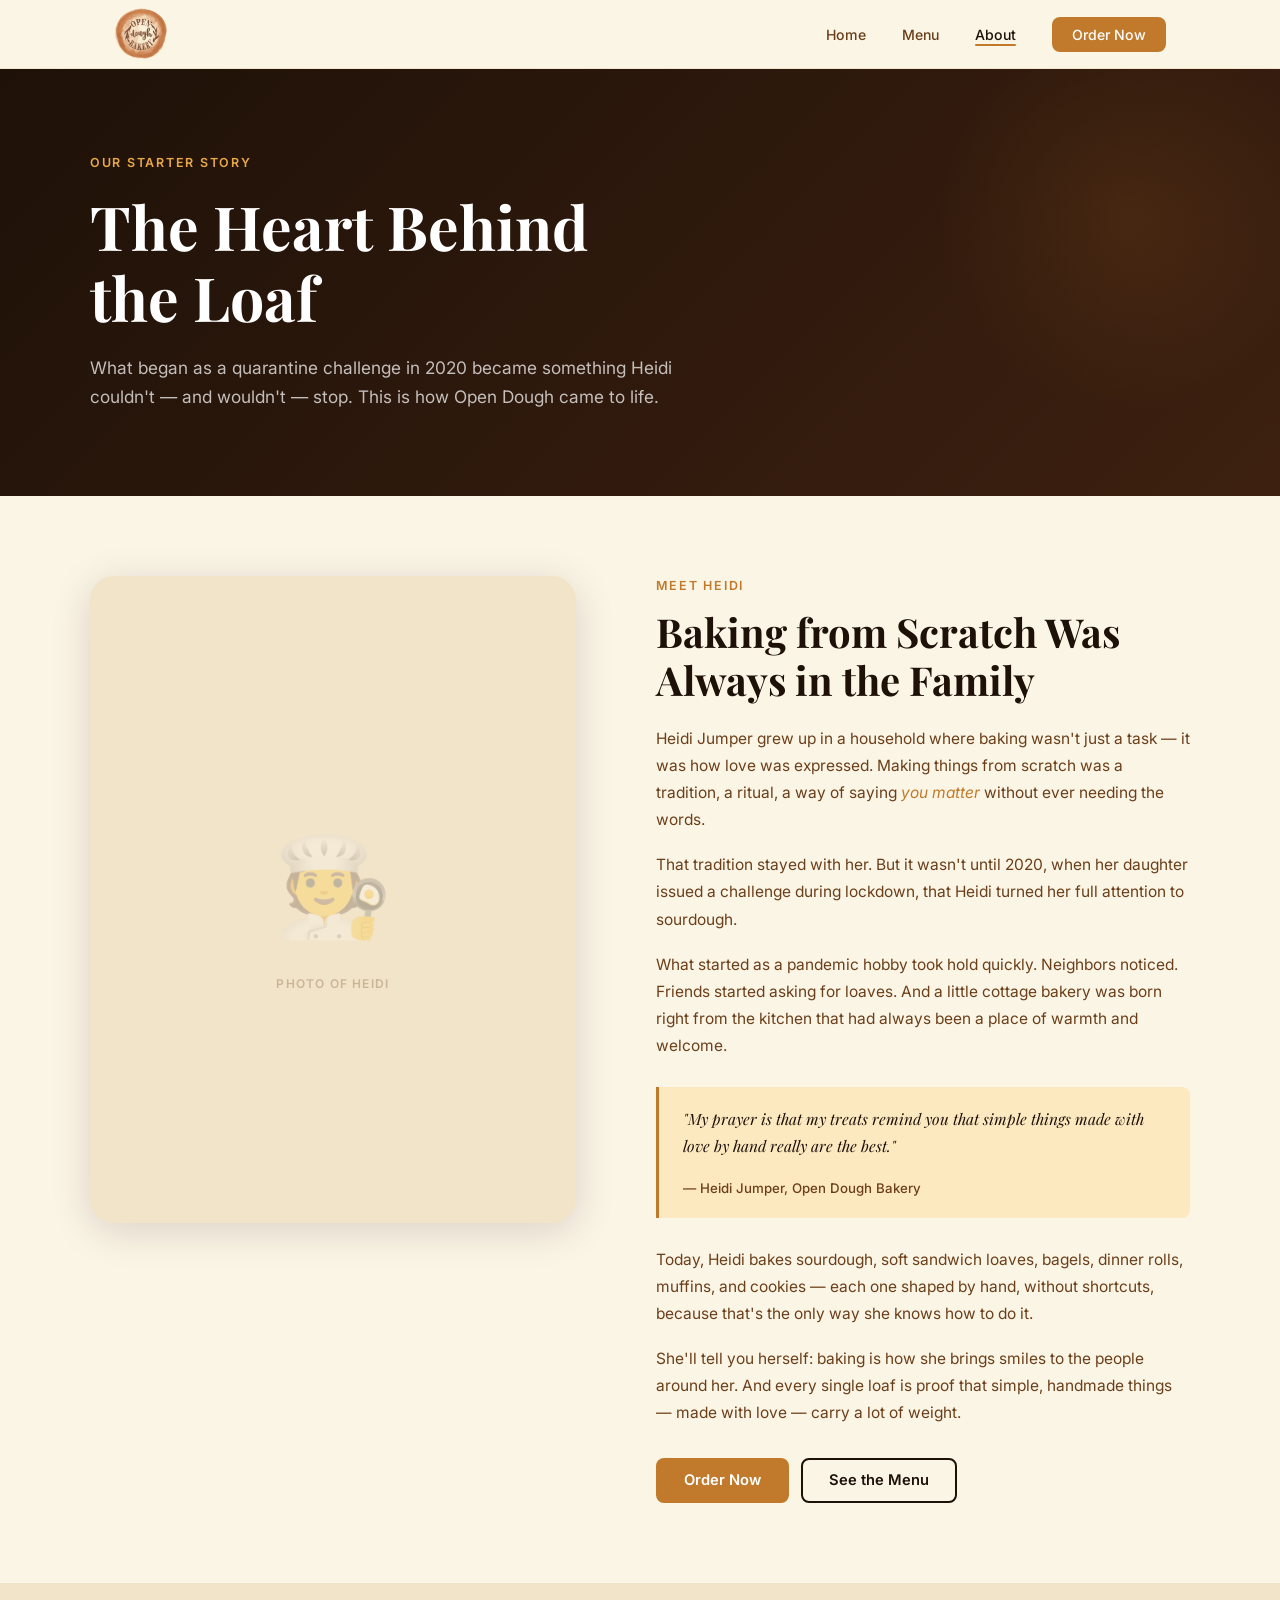
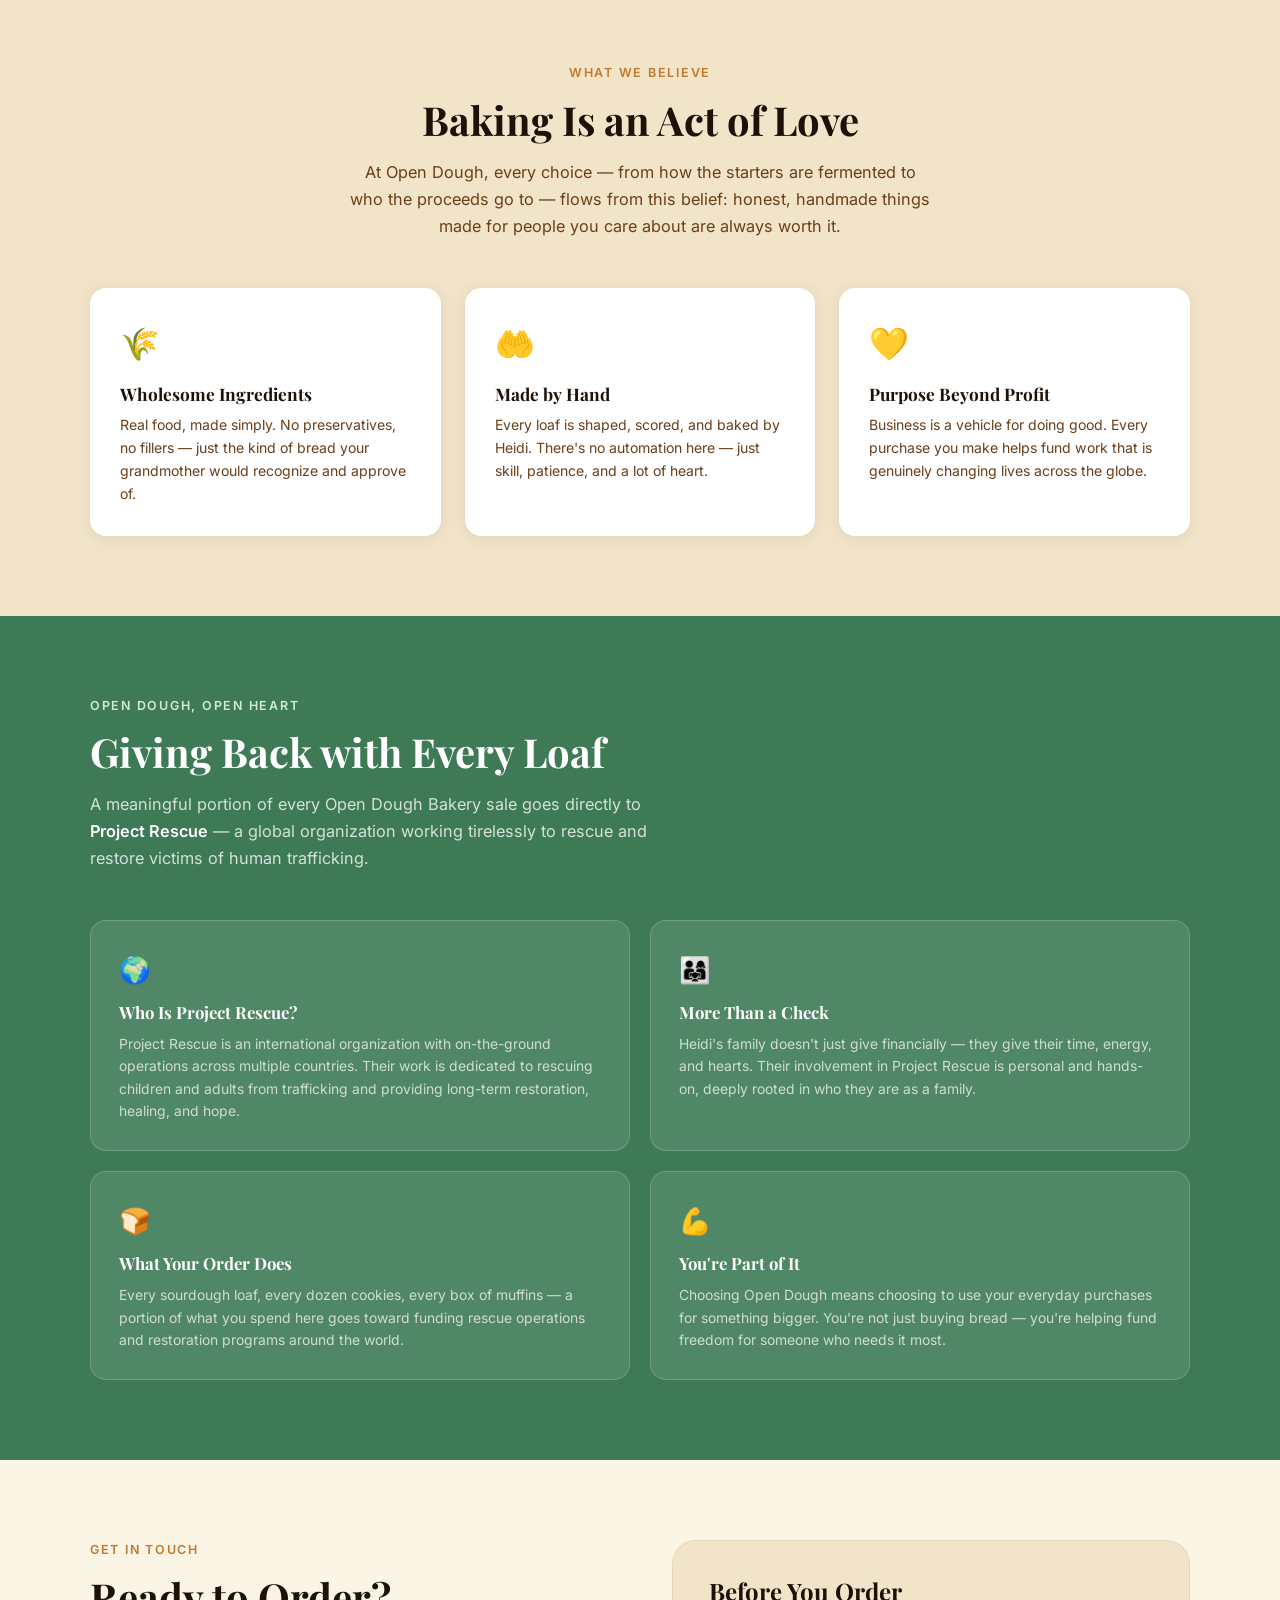
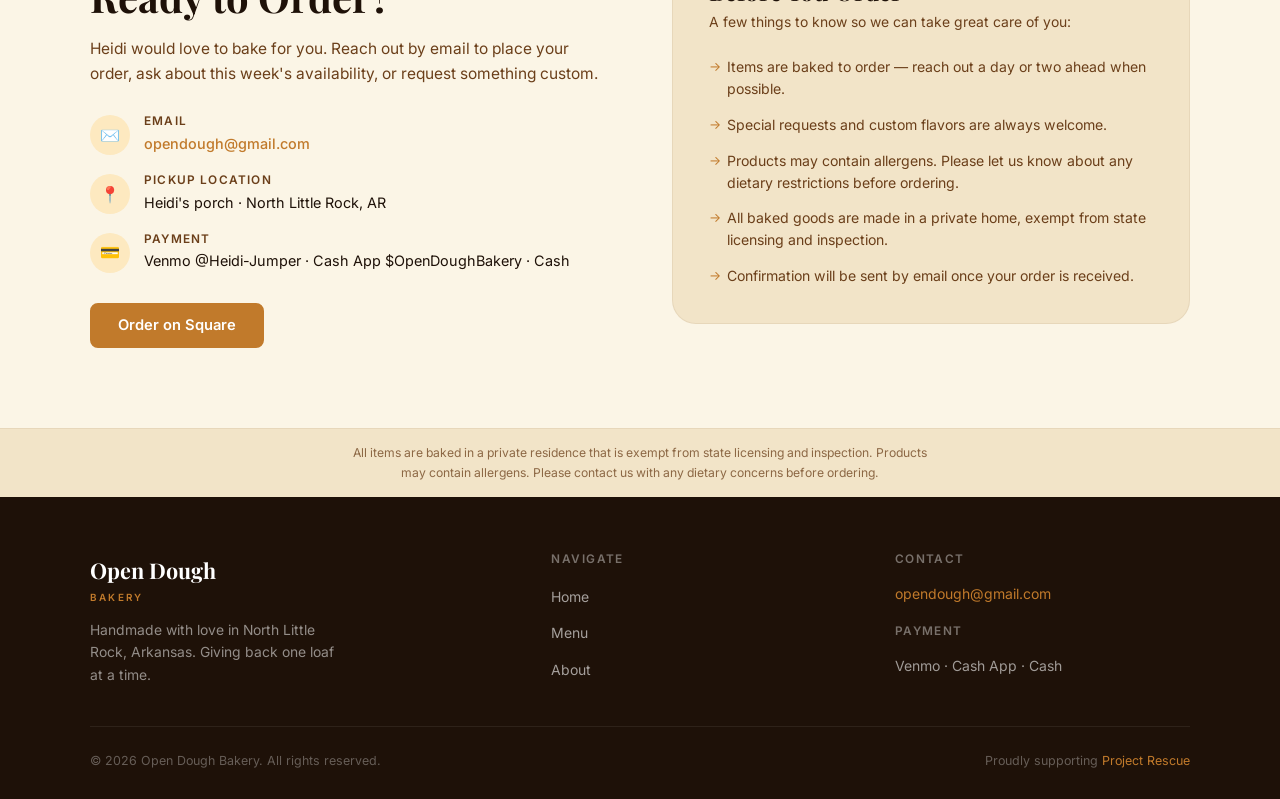
==== about.html @ 408dad4d "Add files via upload" ====
<!DOCTYPE html>
<html lang="en">
<head>
  <meta charset="UTF-8">
  <meta name="viewport" content="width=device-width, initial-scale=1.0">
  <title>Our Story | Open Dough Bakery — Baked with Love, Giving Back in NLR</title>
  <meta name="description" content="Meet Heidi Jumper, the heart behind Open Dough Bakery. A quarantine sourdough challenge became a cottage bakery that gives back to Project Rescue — helping rescue and restore human trafficking victims worldwide.">
  <meta name="keywords" content="Open Dough Bakery story, Heidi Jumper baker, cottage bakery North Little Rock, Project Rescue, homemade bread NLR, sourdough bakery Arkansas">
  <meta property="og:title" content="Our Story | Open Dough Bakery">
  <meta property="og:description" content="How a quarantine challenge became a cottage bakery built on love, handmade bread, and giving back to Project Rescue.">
  <meta property="og:type" content="website">
  <link rel="preconnect" href="https://fonts.googleapis.com">
  <link rel="preconnect" href="https://fonts.gstatic.com" crossorigin>
  <link href="https://fonts.googleapis.com/css2?family=Playfair+Display:ital,wght@0,400;0,700;1,400&family=Inter:wght@400;500;600&display=swap" rel="stylesheet">
  <link rel="stylesheet" href="style.css">
  <link rel="icon" href="images/logo.jpg" type="image/jpeg">
</head>
<body>

  <!-- NAVIGATION -->
  <nav class="site-nav" aria-label="Main navigation">
    <div class="nav-inner">
      <a href="index.html" class="nav-logo" aria-label="Open Dough Bakery — Home">
        <img src="images/logo.jpg" alt="Open Dough Bakery" class="nav-logo-img">
      </a>
      <ul class="nav-links" id="navLinks" role="list">
        <li><a href="index.html">Home</a></li>
        <li><a href="menu.html">Menu</a></li>
        <li><a href="about.html" class="active" aria-current="page">About</a></li>
        <li class="nav-cta"><a href="https://open-dough-bakery.square.site/" data-site-href="order" target="_blank" rel="noopener">Order Now</a></li>
      </ul>
      <button class="nav-toggle" id="navToggle" aria-label="Toggle navigation menu" aria-expanded="false">
        <span></span>
        <span></span>
        <span></span>
      </button>
    </div>
  </nav>

  <main id="main">

    <!-- ABOUT HERO -->
    <section class="about-hero" aria-labelledby="about-heading">
      <div class="about-hero-inner">
        <span class="eyebrow">Our Starter Story</span>
        <h1 id="about-heading">The Heart Behind<br>the Loaf</h1>
        <p>What began as a quarantine challenge in 2020 became something Heidi couldn't — and wouldn't — stop. This is how Open Dough came to life.</p>
      </div>
    </section>

    <!-- HEIDI'S STORY -->
    <section class="story-section" aria-labelledby="story-heading">
      <div class="story-inner">

        <div class="story-image" aria-hidden="true">
          <div class="story-image-box">
            <!-- PHOTO SPOT: A photo of Heidi baking or with her bread -->
            <div class="photo-placeholder">
              <span class="ph-icon">🧑‍🍳</span>
              <span class="ph-label">Photo of Heidi</span>
            </div>
          </div>
        </div>

        <div class="story-content">
          <span class="eyebrow">Meet Heidi</span>
          <h2 id="story-heading">Baking from Scratch Was Always in the Family</h2>

          <p>Heidi Jumper grew up in a household where baking wasn't just a task — it was how love was expressed. Making things from scratch was a tradition, a ritual, a way of saying <em>you matter</em> without ever needing the words.</p>

          <p>That tradition stayed with her. But it wasn't until 2020, when her daughter issued a challenge during lockdown, that Heidi turned her full attention to sourdough.</p>

          <p>What started as a pandemic hobby took hold quickly. Neighbors noticed. Friends started asking for loaves. And a little cottage bakery was born right from the kitchen that had always been a place of warmth and welcome.</p>

          <blockquote>
            <p>"My prayer is that my treats remind you that simple things made with love by hand really are the best."</p>
            <cite>— Heidi Jumper, Open Dough Bakery</cite>
          </blockquote>

          <p>Today, Heidi bakes sourdough, soft sandwich loaves, bagels, dinner rolls, muffins, and cookies — each one shaped by hand, without shortcuts, because that's the only way she knows how to do it.</p>

          <p>She'll tell you herself: baking is how she brings smiles to the people around her. And every single loaf is proof that simple, handmade things — made with love — carry a lot of weight.</p>

          <div class="btn-group" style="margin-top: 32px;">
            <a href="https://open-dough-bakery.square.site/" class="btn btn-primary" data-site-href="order" target="_blank" rel="noopener">Order Now</a>
            <a href="menu.html" class="btn btn-outline">See the Menu</a>
          </div>
        </div>

      </div>
    </section>

    <!-- MISSION / VALUES -->
    <section class="mission-section" aria-labelledby="mission-heading">
      <div class="mission-inner">
        <span class="eyebrow">What We Believe</span>
        <h2 id="mission-heading">Baking Is an Act of Love</h2>
        <p>At Open Dough, every choice — from how the starters are fermented to who the proceeds go to — flows from this belief: honest, handmade things made for people you care about are always worth it.</p>
        <div class="values-grid">
          <div class="value-card">
            <span class="value-icon" aria-hidden="true">🌾</span>
            <h3>Wholesome Ingredients</h3>
            <p>Real food, made simply. No preservatives, no fillers — just the kind of bread your grandmother would recognize and approve of.</p>
          </div>
          <div class="value-card">
            <span class="value-icon" aria-hidden="true">🤲</span>
            <h3>Made by Hand</h3>
            <p>Every loaf is shaped, scored, and baked by Heidi. There's no automation here — just skill, patience, and a lot of heart.</p>
          </div>
          <div class="value-card">
            <span class="value-icon" aria-hidden="true">💛</span>
            <h3>Purpose Beyond Profit</h3>
            <p>Business is a vehicle for doing good. Every purchase you make helps fund work that is genuinely changing lives across the globe.</p>
          </div>
        </div>
      </div>
    </section>

    <!-- PROJECT RESCUE -->
    <section class="rescue-section" aria-labelledby="rescue-heading">
      <div class="rescue-inner">
        <div class="rescue-header">
          <span class="eyebrow">Open Dough, Open Heart</span>
          <h2 id="rescue-heading">Giving Back with Every Loaf</h2>
          <p>A meaningful portion of every Open Dough Bakery sale goes directly to <strong>Project Rescue</strong> — a global organization working tirelessly to rescue and restore victims of human trafficking.</p>
        </div>
        <div class="rescue-grid">

          <div class="rescue-card">
            <span class="r-icon" aria-hidden="true">🌍</span>
            <h3>Who Is Project Rescue?</h3>
            <p>Project Rescue is an international organization with on-the-ground operations across multiple countries. Their work is dedicated to rescuing children and adults from trafficking and providing long-term restoration, healing, and hope.</p>
          </div>

          <div class="rescue-card">
            <span class="r-icon" aria-hidden="true">👨‍👩‍👧</span>
            <h3>More Than a Check</h3>
            <p>Heidi's family doesn't just give financially — they give their time, energy, and hearts. Their involvement in Project Rescue is personal and hands-on, deeply rooted in who they are as a family.</p>
          </div>

          <div class="rescue-card">
            <span class="r-icon" aria-hidden="true">🍞</span>
            <h3>What Your Order Does</h3>
            <p>Every sourdough loaf, every dozen cookies, every box of muffins — a portion of what you spend here goes toward funding rescue operations and restoration programs around the world.</p>
          </div>

          <div class="rescue-card">
            <span class="r-icon" aria-hidden="true">💪</span>
            <h3>You're Part of It</h3>
            <p>Choosing Open Dough means choosing to use your everyday purchases for something bigger. You're not just buying bread — you're helping fund freedom for someone who needs it most.</p>
          </div>

        </div>
      </div>
    </section>

    <!-- CONTACT -->
    <section class="contact-section" aria-labelledby="contact-heading">
      <div class="contact-inner">

        <div class="contact-content">
          <span class="eyebrow">Get in Touch</span>
          <h2 id="contact-heading">Ready to Order?</h2>
          <p>Heidi would love to bake for you. Reach out by email to place your order, ask about this week's availability, or request something custom.</p>

          <div class="contact-detail">
            <div class="detail-icon" aria-hidden="true">✉️</div>
            <div class="detail-text">
              <h4>Email</h4>
              <p><a href="mailto:opendough@gmail.com" data-site="email" data-site-href="email">opendough@gmail.com</a></p>
            </div>
          </div>

          <div class="contact-detail">
            <div class="detail-icon" aria-hidden="true">📍</div>
            <div class="detail-text">
              <h4>Pickup Location</h4>
              <p data-site="pickup">Heidi's porch &middot; North Little Rock, AR</p>
            </div>
          </div>

          <div class="contact-detail">
            <div class="detail-icon" aria-hidden="true">💳</div>
            <div class="detail-text">
              <h4>Payment</h4>
              <p><span data-site="venmo">Venmo @Heidi-Jumper</span> &middot; <span data-site="cashapp">Cash App $OpenDoughBakery</span> &middot; Cash</p>
            </div>
          </div>

          <a href="https://open-dough-bakery.square.site/" class="btn btn-primary" data-site-href="order" target="_blank" rel="noopener" style="margin-top: 12px;">Order on Square</a>
        </div>

        <div class="contact-info-box">
          <h3>Before You Order</h3>
          <p class="box-sub">A few things to know so we can take great care of you:</p>
          <ul class="info-list" role="list">
            <li>Items are baked to order — reach out a day or two ahead when possible.</li>
            <li>Special requests and custom flavors are always welcome.</li>
            <li>Products may contain allergens. Please let us know about any dietary restrictions before ordering.</li>
            <li>All baked goods are made in a private home, exempt from state licensing and inspection.</li>
            <li>Confirmation will be sent by email once your order is received.</li>
          </ul>
        </div>

      </div>
    </section>

  </main>

  <!-- DISCLOSURE -->
  <div class="disclosure" role="note">
    <p data-site="disclosure">All items are baked in a private residence that is exempt from state licensing and inspection. Products may contain allergens. Please contact us with any dietary concerns before ordering.</p>
  </div>

  <!-- FOOTER -->
  <footer class="site-footer" aria-label="Site footer">
    <div class="footer-inner">
      <div class="footer-brand">
        <span class="logo-main">Open Dough</span>
        <span class="logo-sub">Bakery</span>
        <p>Handmade with love in North Little Rock, Arkansas. Giving back one loaf at a time.</p>
      </div>
      <div class="footer-col">
        <h4>Navigate</h4>
        <ul role="list">
          <li><a href="index.html">Home</a></li>
          <li><a href="menu.html">Menu</a></li>
          <li><a href="about.html">About</a></li>
        </ul>
      </div>
      <div class="footer-col">
        <h4>Contact</h4>
        <p><a href="mailto:opendough@gmail.com" data-site="email" data-site-href="email" style="color: var(--amber);">opendough@gmail.com</a></p>
        <div class="footer-sub">
          <h4>Payment</h4>
          <p>Venmo &middot; Cash App &middot; Cash</p>
        </div>
      </div>
    </div>
    <div class="footer-bottom">
      <p>&copy; 2026 Open Dough Bakery. All rights reserved.</p>
      <p>Proudly supporting <a href="about.html">Project Rescue</a></p>
    </div>
  </footer>

  <script>
    const toggle = document.getElementById('navToggle');
    const links = document.getElementById('navLinks');
    toggle.addEventListener('click', () => {
      const isOpen = links.classList.toggle('open');
      toggle.setAttribute('aria-expanded', isOpen);
    });
    document.querySelectorAll('.nav-links a').forEach(a => {
      a.addEventListener('click', () => {
        links.classList.remove('open');
        toggle.setAttribute('aria-expanded', 'false');
      });
    });
  </script>
  <script src="js/site.js"></script>

</body>
</html>
---- style.css ----
/* =============================================
   Open Dough Bakery — Shared Stylesheet
   ============================================= */

/* === CUSTOM PROPERTIES === */
:root {
  --cream:        #FBF5E6;
  --cream-alt:    #F2E4C8;
  --amber:        #C17A2B;
  --amber-hover:  #A86522;
  --amber-light:  #E8A84A;
  --amber-pale:   #FDE9C0;
  --brown-dark:   #1E1108;
  --brown-mid:    #6B3F1A;
  --green:        #3D7A55;
  --green-light:  #D4EAD8;
  --white:        #FFFFFF;

  --font-serif: 'Playfair Display', Georgia, serif;
  --font-sans:  'Inter', -apple-system, BlinkMacSystemFont, sans-serif;

  --max-width: 1100px;
  --radius-sm: 8px;
  --radius:    16px;
  --radius-lg: 24px;
  --shadow:    0 2px 16px rgba(30, 17, 8, 0.08);
  --shadow-lg: 0 8px 40px rgba(30, 17, 8, 0.14);
  --transition: 0.2s ease;
}

/* === RESET === */
*, *::before, *::after { box-sizing: border-box; margin: 0; padding: 0; }
html { scroll-behavior: smooth; }
img { max-width: 100%; display: block; }
a { color: inherit; text-decoration: none; }
ul { list-style: none; }

body {
  font-family: var(--font-sans);
  background: var(--cream);
  color: var(--brown-dark);
  line-height: 1.65;
  -webkit-font-smoothing: antialiased;
}

/* === FOCUS (accessibility) === */
:focus-visible {
  outline: 2px solid var(--amber);
  outline-offset: 3px;
  border-radius: 4px;
}

/* === TYPOGRAPHY === */
h1, h2, h3, h4 {
  font-family: var(--font-serif);
  line-height: 1.18;
  color: var(--brown-dark);
}

h1 { font-size: clamp(2.2rem, 5.5vw, 3.8rem); }
h2 { font-size: clamp(1.7rem, 3.5vw, 2.5rem); }
h3 { font-size: clamp(1.1rem, 2vw, 1.5rem); }

p { color: var(--brown-mid); }

em { font-style: italic; color: var(--amber); }

.eyebrow {
  font-family: var(--font-sans);
  font-size: 0.78rem;
  font-weight: 600;
  letter-spacing: 0.14em;
  text-transform: uppercase;
  color: var(--amber);
  display: block;
}

/* === LAYOUT UTILITY === */
.container {
  max-width: var(--max-width);
  margin: 0 auto;
  padding: 0 24px;
}

/* === BUTTONS === */
.btn {
  display: inline-block;
  padding: 13px 26px;
  border-radius: var(--radius-sm);
  font-family: var(--font-sans);
  font-size: 0.92rem;
  font-weight: 600;
  cursor: pointer;
  transition: all var(--transition);
  border: 2px solid transparent;
  line-height: 1;
}

.btn-primary {
  background: var(--amber);
  color: var(--white);
  border-color: var(--amber);
}
.btn-primary:hover {
  background: var(--amber-hover);
  border-color: var(--amber-hover);
  transform: translateY(-2px);
  box-shadow: 0 6px 18px rgba(193, 122, 43, 0.32);
}

.btn-outline {
  background: transparent;
  color: var(--brown-dark);
  border-color: var(--brown-dark);
}
.btn-outline:hover {
  background: var(--brown-dark);
  color: var(--white);
  transform: translateY(-2px);
}

.btn-white {
  background: var(--white);
  color: var(--amber);
  border-color: var(--white);
}
.btn-white:hover {
  background: var(--amber-pale);
  border-color: var(--amber-pale);
  transform: translateY(-2px);
}

.btn-outline-white {
  background: transparent;
  color: var(--white);
  border-color: rgba(255,255,255,0.5);
}
.btn-outline-white:hover {
  background: rgba(255,255,255,0.12);
  border-color: var(--white);
}

.btn-group {
  display: flex;
  gap: 12px;
  flex-wrap: wrap;
  align-items: center;
}

/* =============================================
   NAVIGATION
   ============================================= */
.site-nav {
  position: sticky;
  top: 0;
  z-index: 100;
  background: rgba(251, 245, 230, 0.96);
  border-bottom: 1px solid var(--cream-alt);
  backdrop-filter: blur(10px);
}

.nav-inner {
  max-width: var(--max-width);
  margin: 0 auto;
  padding: 0 24px;
  display: flex;
  align-items: center;
  justify-content: space-between;
  height: 68px;
}

.nav-logo { display: flex; align-items: center; line-height: 1; }
.nav-logo .logo-main {
  font-family: var(--font-serif);
  font-size: 1.35rem;
  font-weight: 700;
  color: var(--brown-dark);
}
.nav-logo .logo-sub {
  font-size: 0.62rem;
  letter-spacing: 0.22em;
  text-transform: uppercase;
  color: var(--amber);
  font-weight: 600;
}
.nav-logo-img {
  height: 52px;
  width: auto;
  display: block;
  border-radius: 50%;
}

.nav-links {
  display: flex;
  align-items: center;
  gap: 36px;
}
.nav-links a {
  font-size: 0.88rem;
  font-weight: 500;
  color: var(--brown-mid);
  transition: color var(--transition);
  position: relative;
}
.nav-links a::after {
  content: '';
  position: absolute;
  left: 0; bottom: -3px;
  width: 0; height: 2px;
  background: var(--amber);
  transition: width var(--transition);
  border-radius: 2px;
}
.nav-links a:hover,
.nav-links a.active { color: var(--brown-dark); }
.nav-links a:hover::after,
.nav-links a.active::after { width: 100%; }

.nav-links .nav-cta a {
  background: var(--amber);
  color: var(--white);
  padding: 9px 20px;
  border-radius: var(--radius-sm);
  transition: background var(--transition), transform var(--transition);
}
.nav-links .nav-cta a::after { display: none; }
.nav-links .nav-cta a:hover {
  background: var(--amber-hover);
  transform: translateY(-1px);
}

.nav-toggle {
  display: none;
  background: none;
  border: none;
  cursor: pointer;
  padding: 6px;
  flex-direction: column;
  gap: 5px;
}
.nav-toggle span {
  display: block;
  width: 22px;
  height: 2px;
  background: var(--brown-dark);
  border-radius: 2px;
  transition: all var(--transition);
}

/* =============================================
   HOME — HERO
   ============================================= */
.hero {
  padding: 80px 24px 100px;
  overflow: hidden;
  position: relative;
}
.hero::before {
  content: '';
  position: absolute;
  top: -100px; right: -80px;
  width: 550px; height: 550px;
  background: radial-gradient(circle, var(--amber-pale) 0%, transparent 68%);
  opacity: 0.7;
  pointer-events: none;
}

.hero-inner {
  max-width: var(--max-width);
  margin: 0 auto;
  display: grid;
  grid-template-columns: 1fr 1fr;
  gap: 60px;
  align-items: center;
}

.hero-content { position: relative; z-index: 1; }
.hero-content .eyebrow { margin-bottom: 18px; }
.hero-content h1 { margin-bottom: 20px; }
.hero-content > p {
  font-size: 1.08rem;
  margin-bottom: 36px;
  max-width: 46ch;
  line-height: 1.7;
}

.hero-image { position: relative; }
.hero-image-box {
  width: 100%;
  aspect-ratio: 4/3;
  background: var(--cream-alt);
  border-radius: var(--radius-lg);
  overflow: hidden;
  box-shadow: var(--shadow-lg);
  display: flex;
  align-items: center;
  justify-content: center;
}
.hero-image-box img { width: 100%; height: 100%; object-fit: cover; }

/* Logo hero variant */
.hero-logo-wrap {
  display: flex;
  align-items: center;
  justify-content: center;
}
.hero-logo-img {
  width: 100%;
  max-width: 420px;
  border-radius: 50%;
  display: block;
  filter: drop-shadow(0 16px 48px rgba(30, 17, 8, 0.16));
}
.photo-placeholder {
  display: flex;
  flex-direction: column;
  align-items: center;
  gap: 10px;
  opacity: 0.35;
}
.photo-placeholder .ph-icon { font-size: 4rem; }
.photo-placeholder .ph-label {
  font-size: 0.75rem;
  font-weight: 600;
  letter-spacing: 0.1em;
  text-transform: uppercase;
  color: var(--brown-mid);
}

.hero-badge {
  position: absolute;
  bottom: -20px; left: -20px;
  background: var(--amber);
  color: var(--white);
  padding: 14px 22px;
  border-radius: var(--radius);
  box-shadow: var(--shadow-lg);
  font-size: 0.82rem;
  font-weight: 600;
  line-height: 1.3;
}
.hero-badge .badge-num {
  display: block;
  font-family: var(--font-serif);
  font-size: 2rem;
  line-height: 1;
  margin-bottom: 2px;
}

/* =============================================
   HOME — PILLARS
   ============================================= */
.pillars {
  background: var(--cream-alt);
  padding: 72px 24px;
}
.pillars-grid {
  max-width: var(--max-width);
  margin: 0 auto;
  display: grid;
  grid-template-columns: repeat(3, 1fr);
  gap: 28px;
}
.pillar-card {
  background: var(--white);
  border-radius: var(--radius);
  padding: 36px 28px;
  box-shadow: var(--shadow);
}
.pillar-icon { font-size: 2.2rem; display: block; margin-bottom: 16px; }
.pillar-card h3 { margin-bottom: 10px; }
.pillar-card p { font-size: 0.92rem; line-height: 1.65; }

/* =============================================
   HOME — FEATURED ITEMS
   ============================================= */
.featured { padding: 80px 24px; }

.featured-header {
  max-width: var(--max-width);
  margin: 0 auto 48px;
  display: flex;
  align-items: flex-end;
  justify-content: space-between;
  gap: 16px;
}
.featured-header .eyebrow { margin-bottom: 10px; }

.featured-grid {
  max-width: var(--max-width);
  margin: 0 auto;
  display: grid;
  grid-template-columns: repeat(3, 1fr);
  gap: 24px;
}

.item-card {
  background: var(--white);
  border-radius: var(--radius);
  overflow: hidden;
  box-shadow: var(--shadow);
  display: flex;
  flex-direction: column;
  transition: transform var(--transition), box-shadow var(--transition);
}
.item-card:hover {
  transform: translateY(-5px);
  box-shadow: var(--shadow-lg);
}

.item-card-image {
  width: 100%;
  aspect-ratio: 4/3;
  background: var(--cream-alt);
  display: flex;
  align-items: center;
  justify-content: center;
}
.item-card-image img { width: 100%; height: 100%; object-fit: cover; }
.item-card-image .photo-placeholder { opacity: 0.3; }

.item-card-body { padding: 20px 20px 0; flex: 1; }
.item-card-body h3 { font-size: 1.15rem; margin-bottom: 8px; }
.item-card-body p { font-size: 0.88rem; line-height: 1.6; }

.item-card-footer {
  padding: 16px 20px 20px;
  display: flex;
  align-items: baseline;
  gap: 6px;
}
.item-price {
  font-family: var(--font-serif);
  font-size: 1.3rem;
  font-weight: 700;
  color: var(--amber);
}
.item-qty { font-size: 0.8rem; color: var(--brown-mid); }

/* =============================================
   HOME — GIVING BACK
   ============================================= */
.giving-back {
  background: var(--green);
  padding: 80px 24px;
}
.giving-back-inner {
  max-width: var(--max-width);
  margin: 0 auto;
  display: grid;
  grid-template-columns: 1.1fr 0.9fr;
  gap: 64px;
  align-items: center;
}
.giving-back .eyebrow { color: var(--green-light); margin-bottom: 14px; }
.giving-back h2 { color: var(--white); margin-bottom: 18px; }
.giving-back p { color: rgba(255,255,255,0.82); max-width: 50ch; margin-bottom: 18px; }
.giving-back p strong { color: var(--white); font-weight: 600; }
.giving-back .btn-group { margin-top: 8px; }

.giving-back-visual {
  background: rgba(255,255,255,0.1);
  border: 2px solid rgba(255,255,255,0.2);
  border-radius: var(--radius-lg);
  padding: 44px 36px;
  text-align: center;
}
.impact-stat { margin-bottom: 28px; }
.stat-num {
  display: block;
  font-family: var(--font-serif);
  font-size: 3.6rem;
  color: var(--white);
  line-height: 1;
  margin-bottom: 4px;
}
.stat-label { color: rgba(255,255,255,0.72); font-size: 0.88rem; }
.giving-back-visual .divider {
  width: 40px; height: 2px;
  background: rgba(255,255,255,0.25);
  margin: 0 auto 24px;
  border-radius: 2px;
}
.org-name {
  font-family: var(--font-serif);
  font-size: 1.35rem;
  color: var(--white);
  margin-bottom: 8px;
}
.org-desc { color: rgba(255,255,255,0.68); font-size: 0.87rem; max-width: none; }

/* =============================================
   HOME — ORDER CTA
   ============================================= */
.order-cta {
  background: var(--brown-dark);
  padding: 80px 24px;
  text-align: center;
}
.order-cta .eyebrow { color: var(--amber-light); margin-bottom: 12px; }
.order-cta h2 { color: var(--white); margin-bottom: 14px; }
.order-cta > .container > .intro {
  color: rgba(255,255,255,0.68);
  max-width: 52ch;
  margin: 0 auto 52px;
}

.steps {
  display: grid;
  grid-template-columns: repeat(3, 1fr);
  gap: 20px;
  max-width: 860px;
  margin: 0 auto 44px;
}
.step {
  background: rgba(255,255,255,0.05);
  border: 1px solid rgba(255,255,255,0.1);
  border-radius: var(--radius);
  padding: 28px 22px;
  text-align: center;
}
.step-num {
  display: inline-flex;
  align-items: center;
  justify-content: center;
  width: 34px; height: 34px;
  border-radius: 50%;
  background: var(--amber);
  color: var(--white);
  font-size: 0.88rem;
  font-weight: 700;
  margin-bottom: 14px;
}
.step h4 {
  font-family: var(--font-sans);
  font-size: 0.92rem;
  font-weight: 600;
  color: var(--white);
  margin-bottom: 8px;
}
.step p { color: rgba(255,255,255,0.55); font-size: 0.84rem; max-width: none; }

.payment-methods {
  display: flex;
  gap: 10px;
  justify-content: center;
  flex-wrap: wrap;
  margin-bottom: 32px;
}
.payment-badge {
  background: rgba(255,255,255,0.07);
  border: 1px solid rgba(255,255,255,0.14);
  border-radius: var(--radius-sm);
  padding: 8px 16px;
  font-size: 0.84rem;
  color: rgba(255,255,255,0.78);
}

/* =============================================
   DISCLOSURE BAR
   ============================================= */
.disclosure {
  background: var(--cream-alt);
  padding: 14px 24px;
  text-align: center;
  border-top: 1px solid rgba(107, 63, 26, 0.08);
}
.disclosure p {
  font-size: 0.76rem;
  color: var(--brown-mid);
  max-width: 72ch;
  margin: 0 auto;
  opacity: 0.75;
}

/* =============================================
   FOOTER
   ============================================= */
.site-footer {
  background: var(--brown-dark);
  padding: 56px 24px 28px;
}
.footer-inner {
  max-width: var(--max-width);
  margin: 0 auto;
  display: grid;
  grid-template-columns: 1.4fr 1fr 1fr;
  gap: 48px;
  padding-bottom: 40px;
}
.footer-brand .logo-main {
  font-family: var(--font-serif);
  font-size: 1.35rem;
  font-weight: 700;
  color: var(--white);
  display: block;
}
.footer-brand .logo-sub {
  font-size: 0.62rem;
  letter-spacing: 0.22em;
  text-transform: uppercase;
  color: var(--amber);
  font-weight: 600;
  display: block;
  margin-bottom: 14px;
}
.footer-brand p {
  color: rgba(255,255,255,0.52);
  font-size: 0.87rem;
  max-width: 28ch;
  line-height: 1.6;
}
.footer-col h4 {
  font-family: var(--font-sans);
  font-size: 0.74rem;
  font-weight: 600;
  letter-spacing: 0.12em;
  text-transform: uppercase;
  color: rgba(255,255,255,0.4);
  margin-bottom: 16px;
}
.footer-col ul { display: flex; flex-direction: column; gap: 10px; }
.footer-col ul a {
  color: rgba(255,255,255,0.6);
  font-size: 0.875rem;
  transition: color var(--transition);
}
.footer-col ul a:hover { color: var(--amber); }
.footer-col p {
  color: rgba(255,255,255,0.58);
  font-size: 0.875rem;
  max-width: none;
  line-height: 1.6;
}
.footer-col .footer-sub { margin-top: 20px; }

.footer-bottom {
  max-width: var(--max-width);
  margin: 0 auto;
  padding-top: 24px;
  border-top: 1px solid rgba(255,255,255,0.07);
  display: flex;
  justify-content: space-between;
  align-items: center;
  flex-wrap: wrap;
  gap: 8px;
}
.footer-bottom p { color: rgba(255,255,255,0.32); font-size: 0.78rem; max-width: none; }
.footer-bottom a { color: var(--amber); transition: opacity var(--transition); }
.footer-bottom a:hover { opacity: 0.8; }

/* =============================================
   PAGE HERO (Menu + About shared)
   ============================================= */
.page-hero {
  padding: 60px 24px 64px;
  background: var(--cream-alt);
  border-bottom: 1px solid rgba(107, 63, 26, 0.08);
}
.page-hero-inner { max-width: var(--max-width); margin: 0 auto; }
.page-hero .eyebrow { margin-bottom: 14px; }
.page-hero h1 { margin-bottom: 14px; }
.page-hero p { font-size: 1.05rem; max-width: 52ch; line-height: 1.7; }

/* =============================================
   MENU PAGE
   ============================================= */
.menu-section { padding: 60px 24px; }
.menu-section:nth-child(even) { background: var(--cream-alt); }

.menu-section-inner { max-width: var(--max-width); margin: 0 auto; }

.menu-section-header {
  display: flex;
  align-items: center;
  gap: 14px;
  margin-bottom: 36px;
  padding-bottom: 16px;
  border-bottom: 1px solid rgba(107, 63, 26, 0.1);
}
.menu-section:nth-child(even) .menu-section-header {
  border-bottom-color: rgba(107, 63, 26, 0.07);
}
.section-cat-icon { font-size: 1.5rem; }
.menu-section-header h2 { font-size: 1.7rem; }

.menu-grid {
  display: grid;
  grid-template-columns: repeat(auto-fill, minmax(300px, 1fr));
  gap: 24px;
}

.menu-item {
  background: var(--white);
  border-radius: var(--radius);
  padding: 24px;
  box-shadow: var(--shadow);
  display: flex;
  flex-direction: column;
}
.menu-item-header {
  display: flex;
  justify-content: space-between;
  align-items: flex-start;
  gap: 16px;
  margin-bottom: 4px;
}
.menu-item-header h3 { font-size: 1.1rem; flex: 1; }
.menu-item-price {
  font-family: var(--font-serif);
  font-size: 1.2rem;
  font-weight: 700;
  color: var(--amber);
  white-space: nowrap;
}
.menu-item-qty {
  font-size: 0.76rem;
  color: var(--brown-mid);
  margin-bottom: 12px;
  font-style: italic;
}
.menu-item > p { font-size: 0.88rem; line-height: 1.6; flex: 1; }

.menu-item-variants {
  display: flex;
  flex-wrap: wrap;
  gap: 6px;
  margin-top: 14px;
}
.variant-tag {
  font-size: 0.76rem;
  background: var(--amber-pale);
  color: var(--brown-mid);
  padding: 4px 10px;
  border-radius: 20px;
  font-weight: 500;
}

.special-request-wrap { padding: 0 24px 64px; }
.special-request-box {
  max-width: var(--max-width);
  margin: 0 auto;
  padding: 40px 44px;
  background: var(--amber-pale);
  border-radius: var(--radius-lg);
  border-left: 4px solid var(--amber);
  display: flex;
  align-items: center;
  justify-content: space-between;
  gap: 32px;
  flex-wrap: wrap;
}
.special-request-box h3 { margin-bottom: 8px; }
.special-request-box p { font-size: 0.9rem; max-width: 52ch; }

/* =============================================
   ABOUT PAGE
   ============================================= */
.about-hero {
  background: linear-gradient(135deg, #1E1108 0%, #3D2010 100%);
  padding: 84px 24px;
  position: relative;
  overflow: hidden;
}
.about-hero::before {
  content: '';
  position: absolute;
  top: -60px; right: -60px;
  width: 420px; height: 420px;
  background: radial-gradient(circle, var(--amber) 0%, transparent 65%);
  opacity: 0.12;
}
.about-hero-inner { max-width: var(--max-width); margin: 0 auto; position: relative; z-index: 1; }
.about-hero .eyebrow { color: var(--amber-light); margin-bottom: 16px; }
.about-hero h1 { color: var(--white); margin-bottom: 20px; max-width: 18ch; }
.about-hero p { color: rgba(255,255,255,0.72); font-size: 1.08rem; max-width: 54ch; line-height: 1.7; }

.story-section { padding: 80px 24px; }
.story-inner {
  max-width: var(--max-width);
  margin: 0 auto;
  display: grid;
  grid-template-columns: 1fr 1.1fr;
  gap: 80px;
  align-items: start;
}
.story-image { position: sticky; top: 88px; }
.story-image-box {
  width: 100%;
  aspect-ratio: 3/4;
  background: var(--cream-alt);
  border-radius: var(--radius-lg);
  overflow: hidden;
  box-shadow: var(--shadow-lg);
  display: flex;
  align-items: center;
  justify-content: center;
}
.story-image-box img { width: 100%; height: 100%; object-fit: cover; }
.story-image-box .photo-placeholder { opacity: 0.28; }
.story-image-box .photo-placeholder .ph-icon { font-size: 6rem; }

.story-content .eyebrow { margin-bottom: 12px; }
.story-content h2 { margin-bottom: 22px; }
.story-content p { font-size: 0.97rem; line-height: 1.75; margin-bottom: 18px; }

blockquote {
  border-left: 3px solid var(--amber);
  padding: 18px 24px;
  margin: 28px 0;
  background: var(--amber-pale);
  border-radius: 0 var(--radius-sm) var(--radius-sm) 0;
}
blockquote p {
  font-family: var(--font-serif);
  font-size: 1.12rem;
  font-style: italic;
  color: var(--brown-dark);
  margin: 0;
  max-width: none;
}
blockquote cite {
  display: block;
  margin-top: 10px;
  font-size: 0.83rem;
  color: var(--brown-mid);
  font-style: normal;
  font-weight: 500;
}

.mission-section { background: var(--cream-alt); padding: 80px 24px; }
.mission-inner { max-width: var(--max-width); margin: 0 auto; text-align: center; }
.mission-inner .eyebrow { margin-bottom: 12px; }
.mission-inner h2 { margin-bottom: 16px; }
.mission-inner > p { font-size: 1.02rem; max-width: 58ch; margin: 0 auto; }

.values-grid {
  display: grid;
  grid-template-columns: repeat(3, 1fr);
  gap: 24px;
  margin-top: 48px;
  text-align: left;
}
.value-card {
  background: var(--white);
  border-radius: var(--radius);
  padding: 30px;
  box-shadow: var(--shadow);
}
.value-icon { font-size: 2rem; display: block; margin-bottom: 14px; }
.value-card h3 { font-size: 1.08rem; margin-bottom: 8px; }
.value-card p { font-size: 0.88rem; line-height: 1.65; }

.rescue-section { background: var(--green); padding: 80px 24px; }
.rescue-inner { max-width: var(--max-width); margin: 0 auto; }
.rescue-header { margin-bottom: 48px; }
.rescue-header .eyebrow { color: var(--green-light); margin-bottom: 12px; }
.rescue-header h2 { color: var(--white); margin-bottom: 16px; }
.rescue-header p { color: rgba(255,255,255,0.78); font-size: 1.02rem; max-width: 58ch; }
.rescue-header p strong { color: var(--white); font-weight: 600; }

.rescue-grid {
  display: grid;
  grid-template-columns: 1fr 1fr;
  gap: 20px;
}
.rescue-card {
  background: rgba(255,255,255,0.1);
  border: 1px solid rgba(255,255,255,0.18);
  border-radius: var(--radius);
  padding: 28px;
}
.rescue-card .r-icon { font-size: 1.6rem; display: block; margin-bottom: 12px; }
.rescue-card h3 { color: var(--white); font-size: 1.05rem; margin-bottom: 10px; }
.rescue-card p { color: rgba(255,255,255,0.72); font-size: 0.87rem; line-height: 1.6; max-width: none; }

.contact-section { padding: 80px 24px; }
.contact-inner {
  max-width: var(--max-width);
  margin: 0 auto;
  display: grid;
  grid-template-columns: 1fr 1fr;
  gap: 64px;
  align-items: start;
}
.contact-content .eyebrow { margin-bottom: 12px; }
.contact-content h2 { margin-bottom: 16px; }
.contact-content > p { margin-bottom: 28px; font-size: 0.97rem; }

.contact-detail { display: flex; align-items: flex-start; gap: 14px; margin-bottom: 18px; }
.detail-icon {
  width: 40px; height: 40px;
  background: var(--amber-pale);
  border-radius: 50%;
  display: flex;
  align-items: center;
  justify-content: center;
  font-size: 1rem;
  flex-shrink: 0;
}
.detail-text h4 {
  font-family: var(--font-sans);
  font-size: 0.74rem;
  font-weight: 600;
  letter-spacing: 0.1em;
  text-transform: uppercase;
  color: var(--brown-mid);
  margin-bottom: 3px;
}
.detail-text p { font-size: 0.9rem; color: var(--brown-dark); max-width: none; margin: 0; }
.detail-text a { color: var(--amber); font-weight: 500; }
.detail-text a:hover { text-decoration: underline; }

.contact-info-box {
  background: var(--cream-alt);
  border-radius: var(--radius-lg);
  padding: 36px;
  border: 1px solid rgba(107, 63, 26, 0.08);
}
.contact-info-box h3 { margin-bottom: 6px; }
.contact-info-box .box-sub { font-size: 0.87rem; color: var(--brown-mid); margin-bottom: 22px; }
.info-list { display: flex; flex-direction: column; gap: 14px; }
.info-list li {
  font-size: 0.88rem;
  color: var(--brown-mid);
  padding-left: 18px;
  position: relative;
  line-height: 1.55;
}
.info-list li::before {
  content: '→';
  position: absolute;
  left: 0;
  color: var(--amber);
  font-size: 0.8rem;
  top: 1px;
}

/* =============================================
   RESPONSIVE
   ============================================= */
@media (max-width: 900px) {
  .featured-grid { grid-template-columns: 1fr 1fr; }
  .story-inner { gap: 48px; }
}

@media (max-width: 768px) {
  .nav-links {
    display: none;
    position: fixed;
    top: 68px; left: 0; right: 0;
    background: var(--cream);
    border-bottom: 1px solid var(--cream-alt);
    flex-direction: column;
    padding: 28px 24px;
    gap: 22px;
    text-align: center;
    box-shadow: 0 8px 24px rgba(0,0,0,0.08);
  }
  .nav-links.open { display: flex; }
  .nav-links a::after { display: none; }
  .nav-toggle { display: flex; }

  .hero { padding: 56px 24px 72px; }
  .hero-inner { grid-template-columns: 1fr; }
  .hero-image { display: none; }
  .hero-content > p { max-width: none; }

  .pillars-grid { grid-template-columns: 1fr; }

  .featured-header { flex-direction: column; align-items: flex-start; }
  .featured-grid { grid-template-columns: 1fr; }

  .giving-back-inner { grid-template-columns: 1fr; gap: 40px; }

  .steps { grid-template-columns: 1fr; max-width: 400px; }

  .footer-inner { grid-template-columns: 1fr; gap: 36px; }
  .footer-bottom { flex-direction: column; text-align: center; gap: 6px; }

  .story-inner { grid-template-columns: 1fr; }
  .story-image { display: none; }

  .values-grid { grid-template-columns: 1fr; }

  .rescue-grid { grid-template-columns: 1fr; }

  .contact-inner { grid-template-columns: 1fr; gap: 40px; }

  .special-request-box { flex-direction: column; }

  .about-hero h1 { max-width: none; }
}

@media (max-width: 480px) {
  .pillars-grid { gap: 16px; }
  .giving-back-visual { padding: 32px 24px; }
  .stat-num { font-size: 2.8rem; }
}
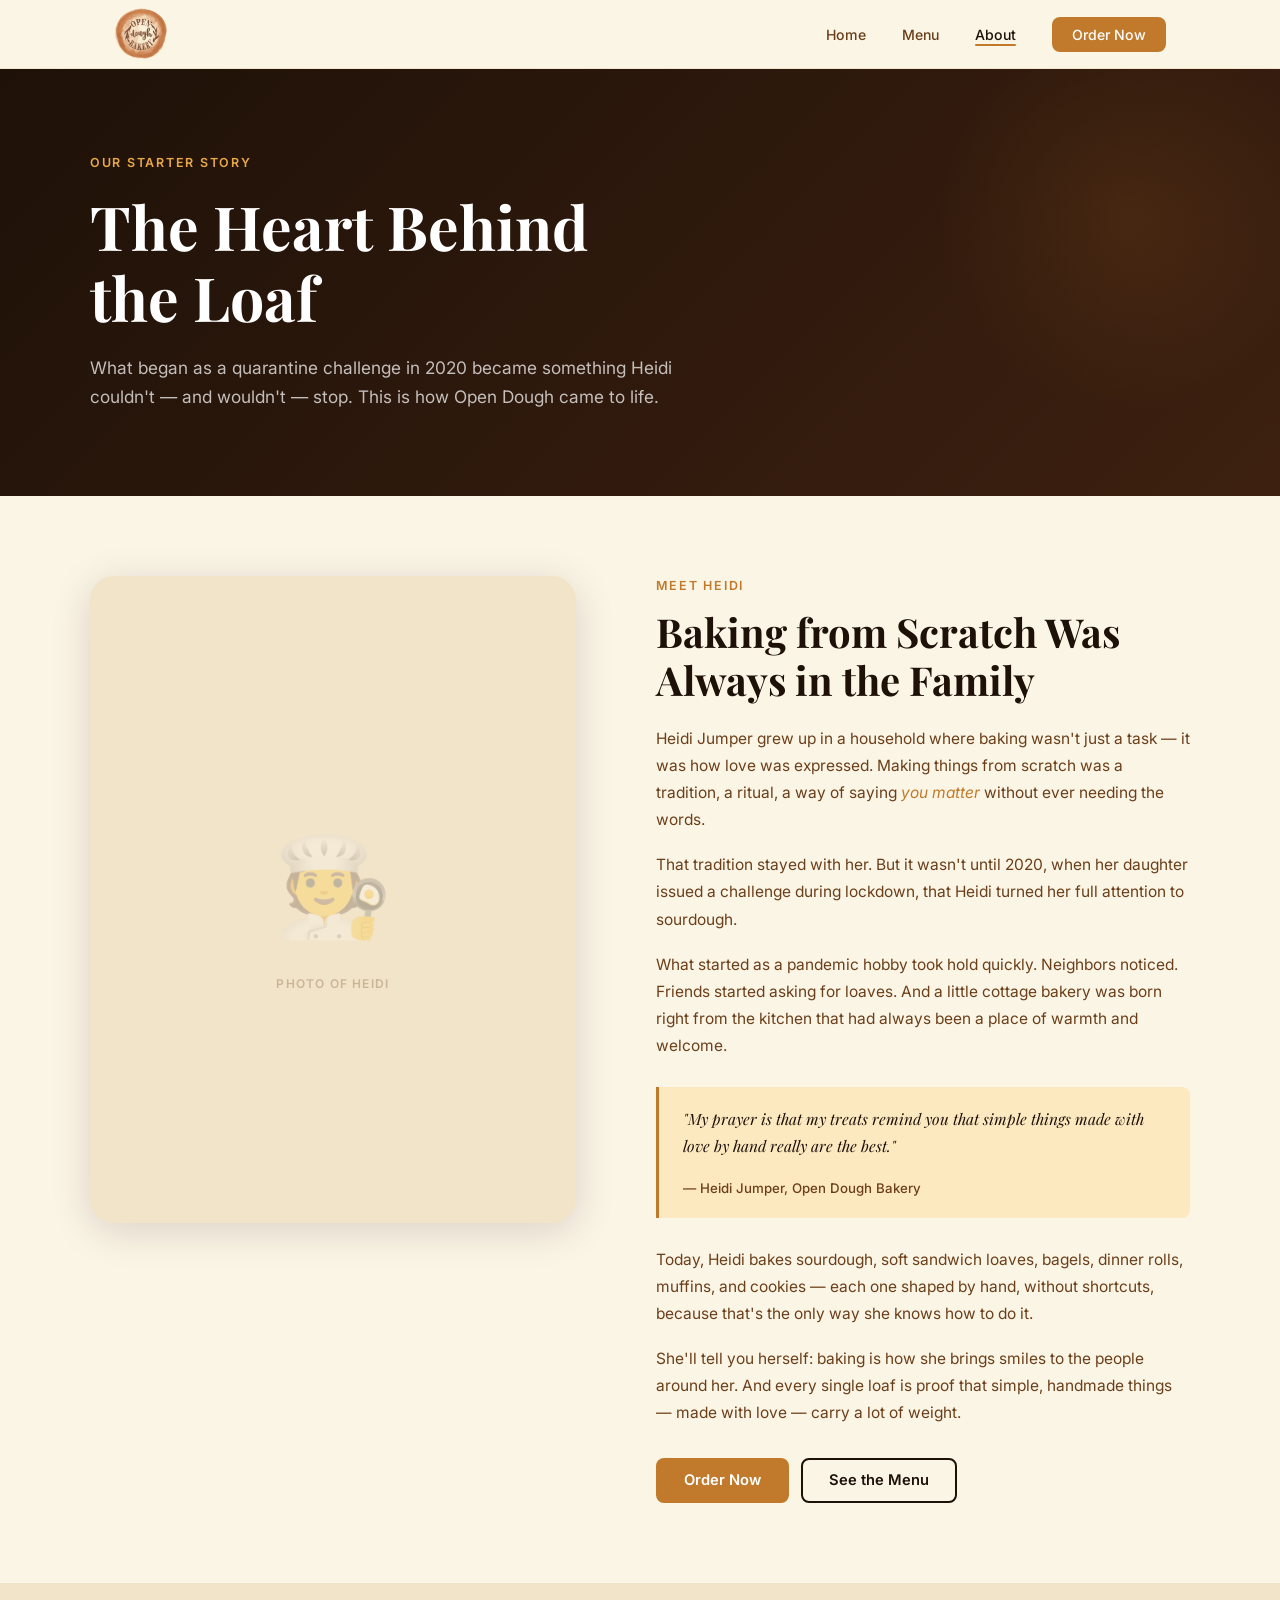
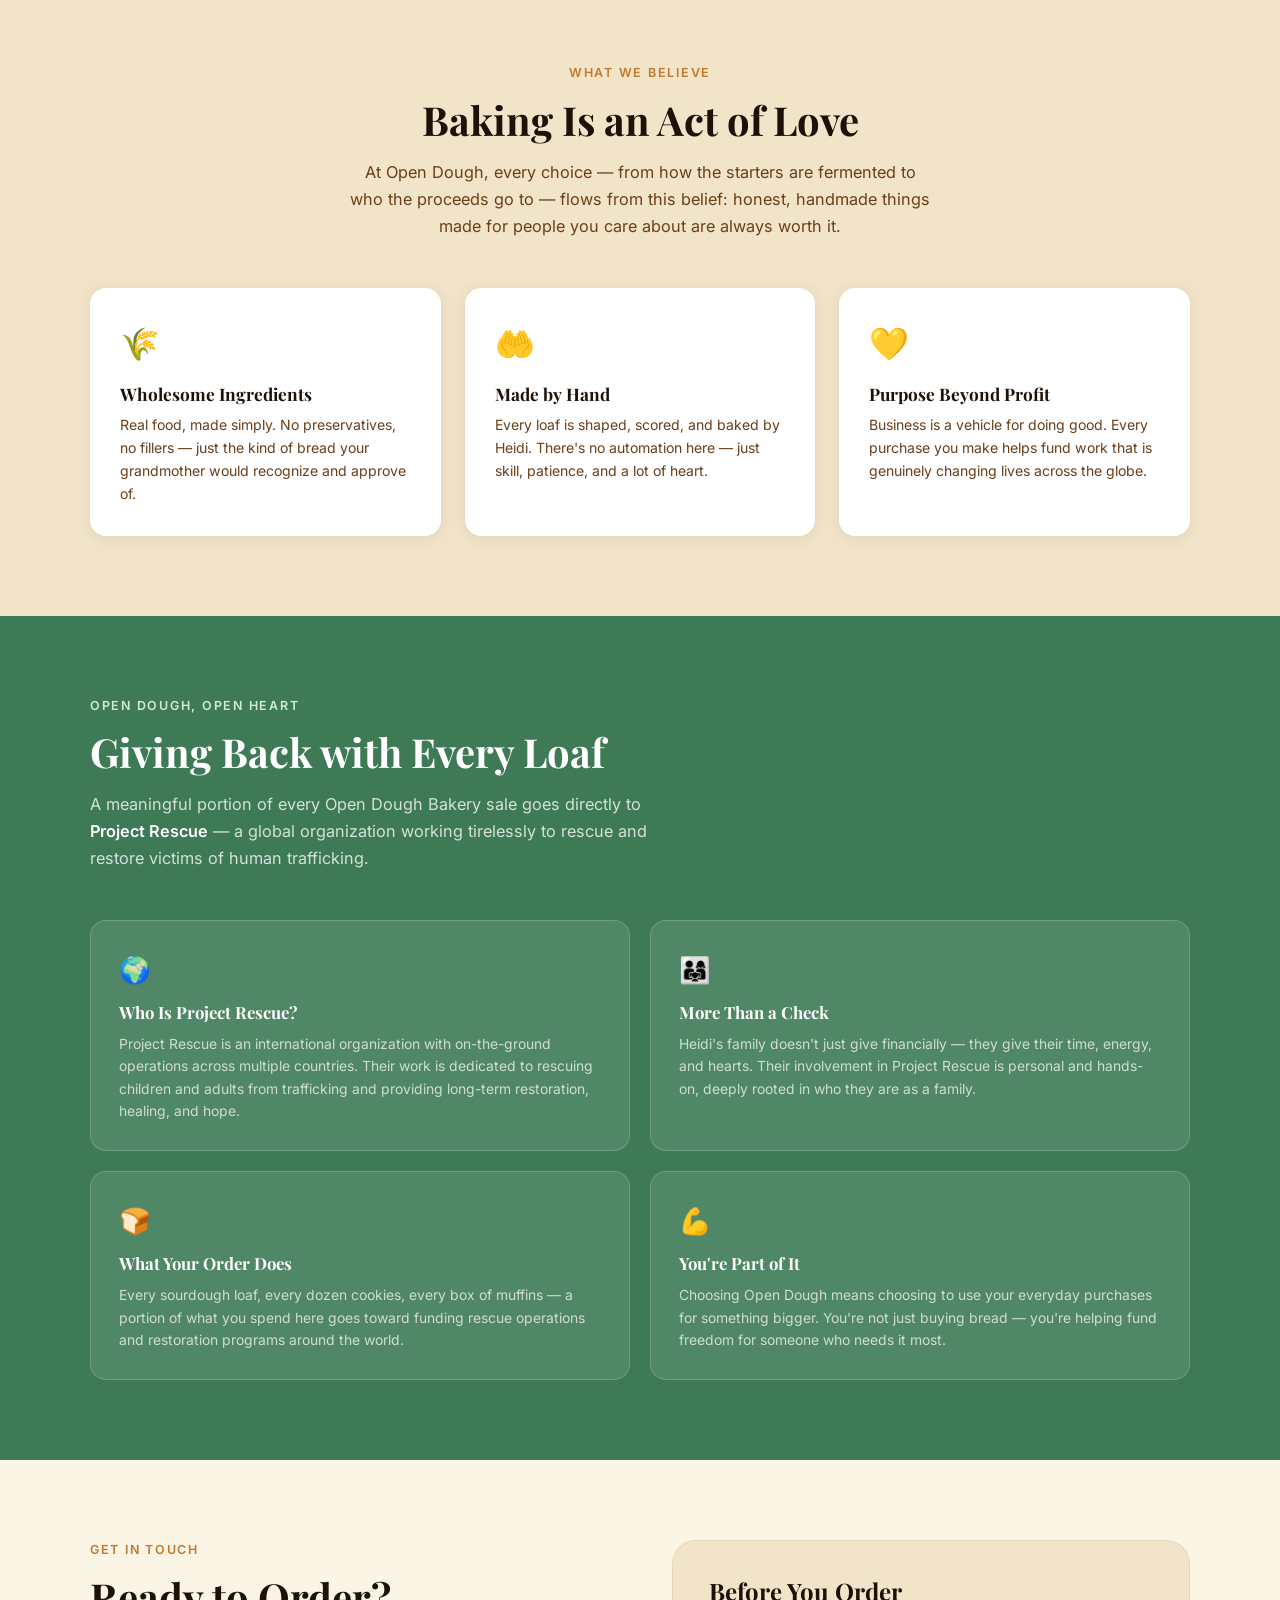
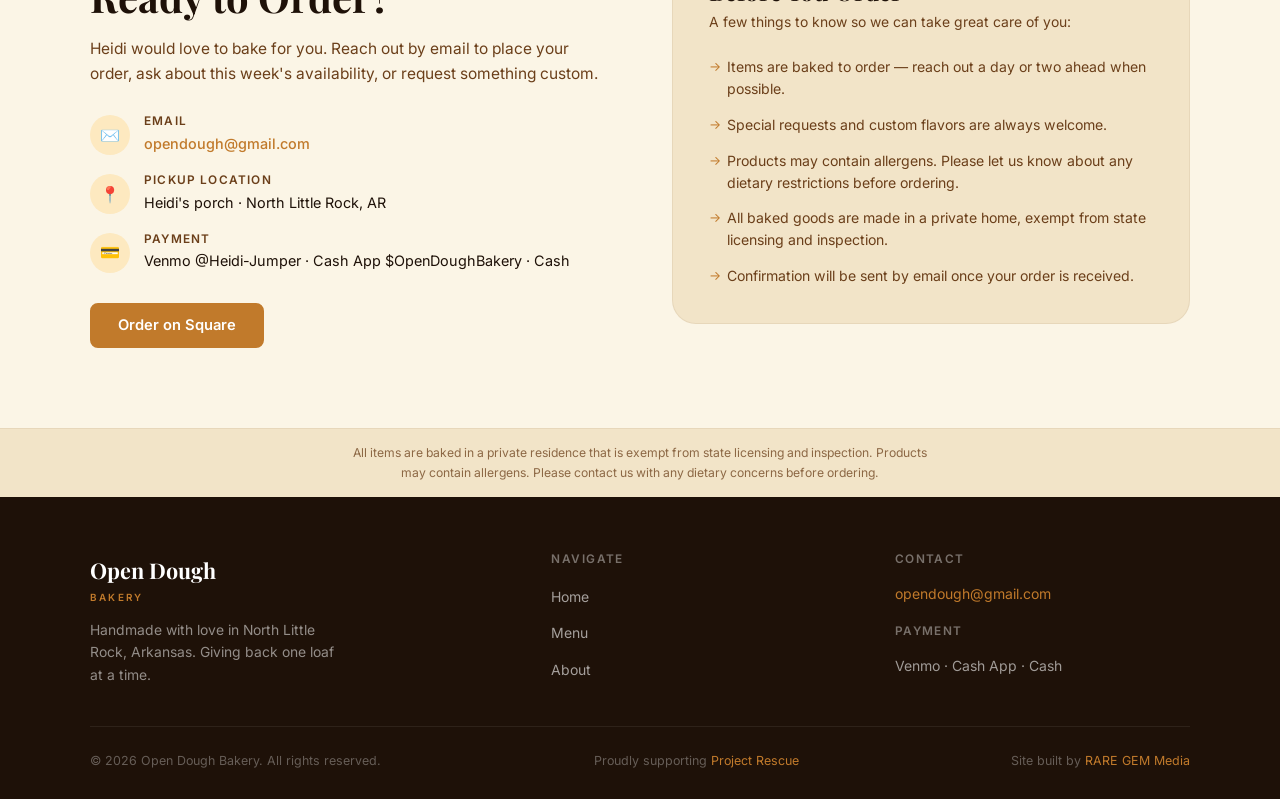
==== commit 373d3b89: "Add RARE GEM Media footer credit with link" ====
--- a/about.html
+++ b/about.html
@@ -240,6 +240,7 @@
     <div class="footer-bottom">
       <p>&copy; 2026 Open Dough Bakery. All rights reserved.</p>
       <p>Proudly supporting <a href="about.html">Project Rescue</a></p>
+      <p>Site built by <a href="https://www.raregemmedia.com" target="_blank" rel="noopener">RARE GEM Media</a></p>
     </div>
   </footer>
 
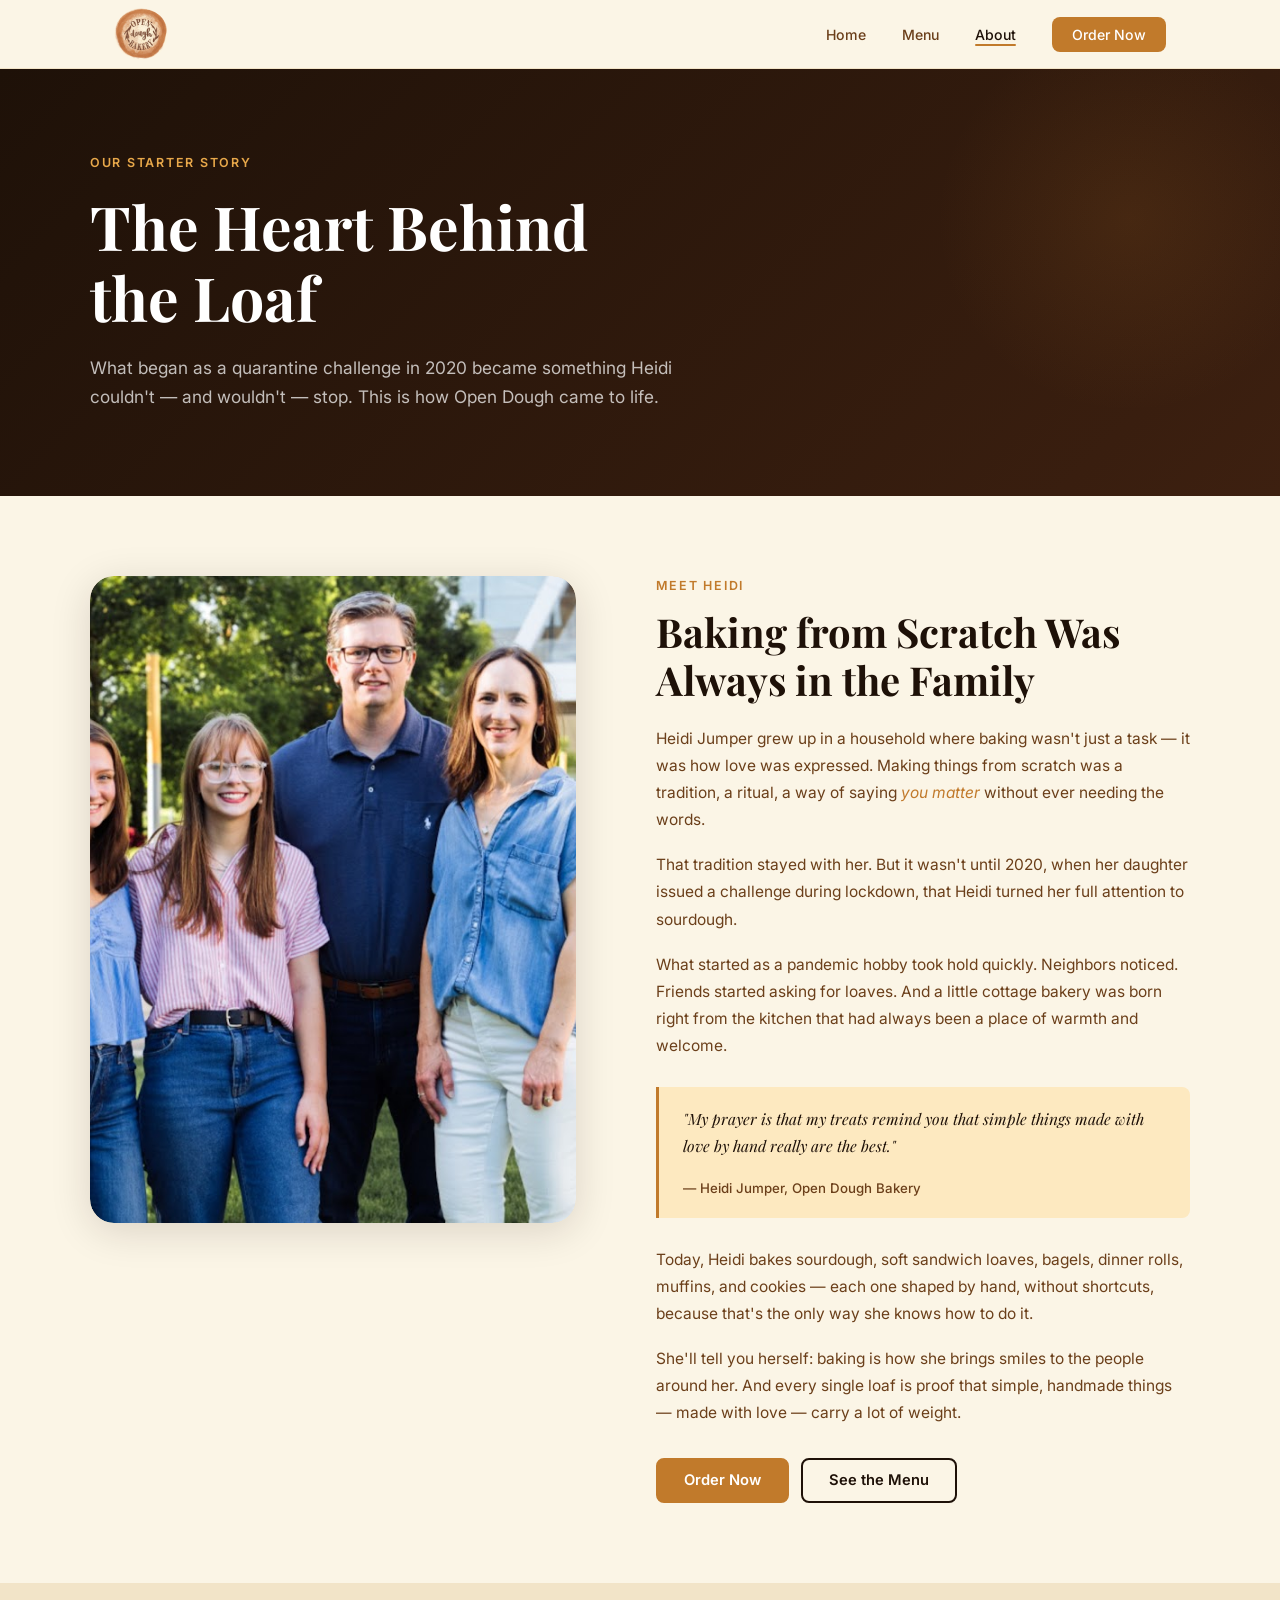
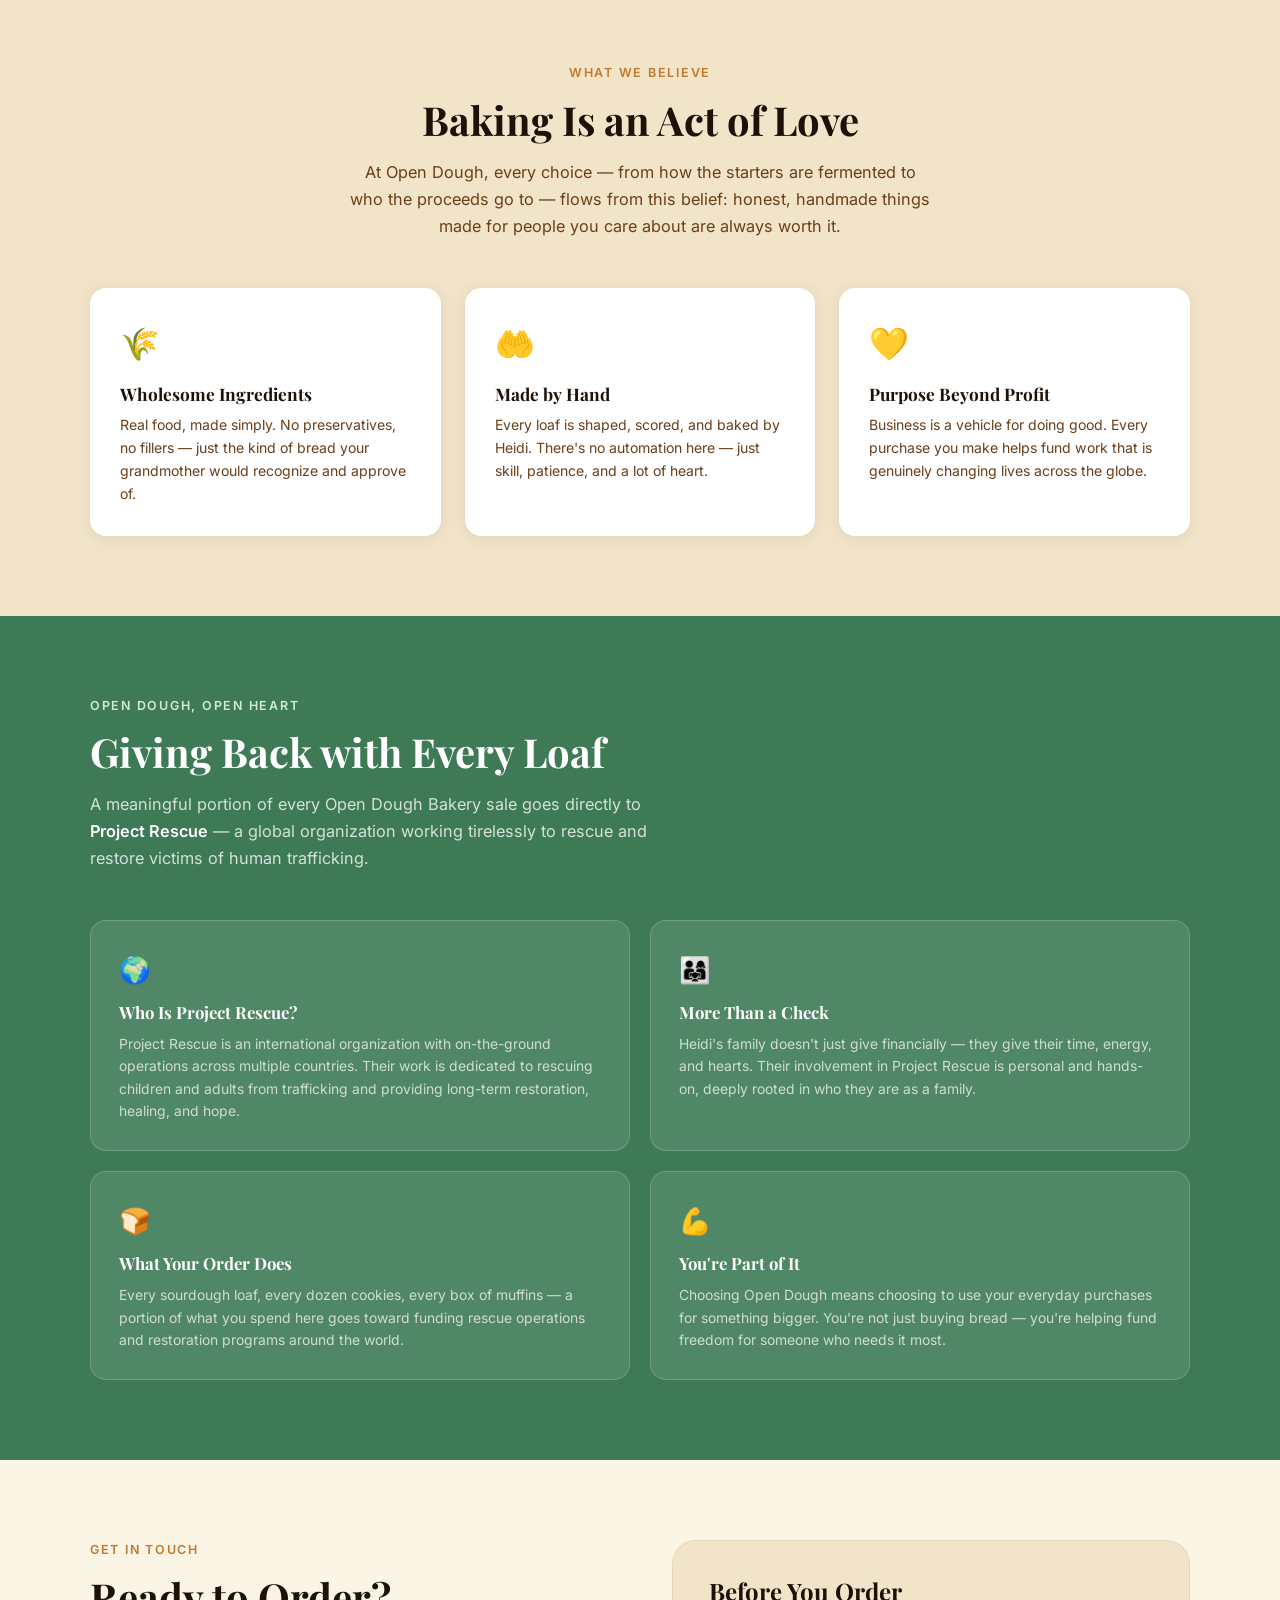
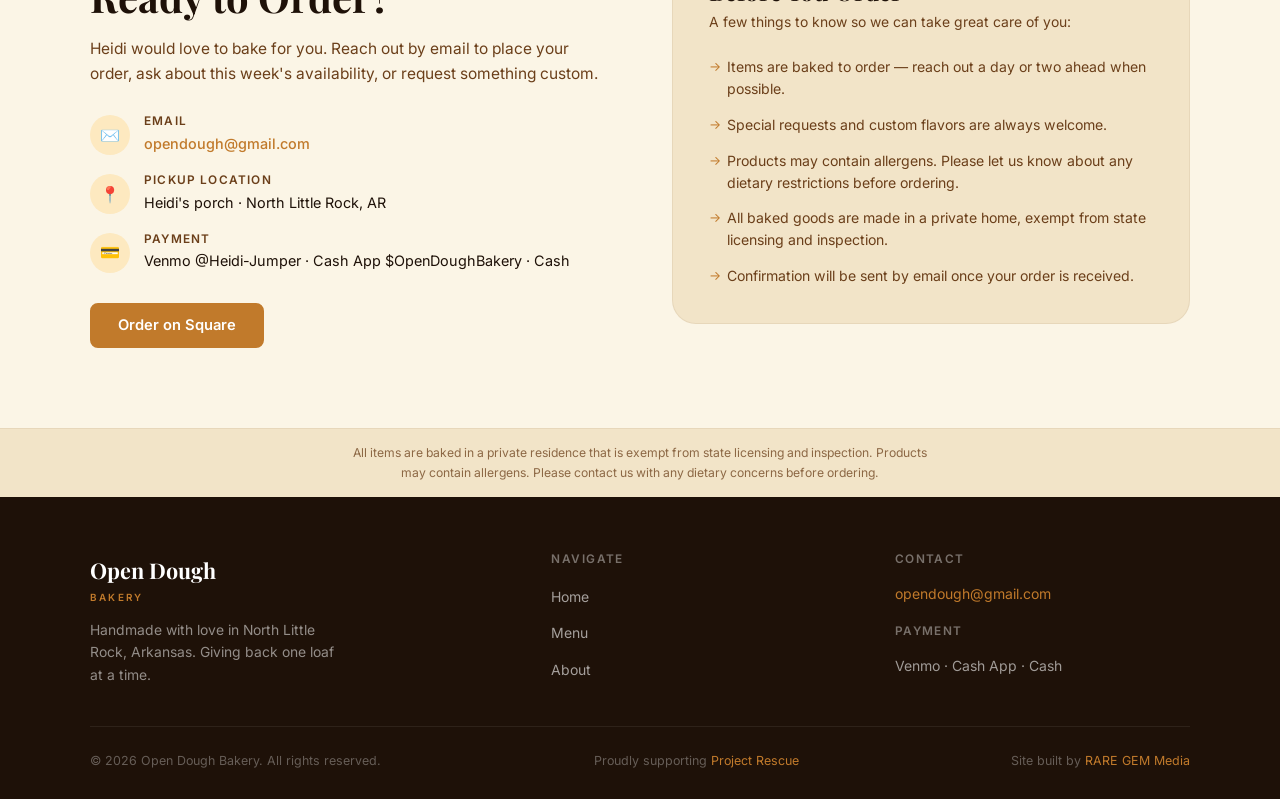
==== commit 9a4dc572: "Add Heidi family photo to About page story section" ====
--- a/about.html
+++ b/about.html
@@ -54,11 +54,7 @@
 
         <div class="story-image" aria-hidden="true">
           <div class="story-image-box">
-            <!-- PHOTO SPOT: A photo of Heidi baking or with her bread -->
-            <div class="photo-placeholder">
-              <span class="ph-icon">🧑‍🍳</span>
-              <span class="ph-label">Photo of Heidi</span>
-            </div>
+            <img src="images/Heidi_OpenDough.jpg" alt="Heidi Jumper and family" style="width:100%;height:100%;object-fit:cover;border-radius:inherit;">
           </div>
         </div>
 
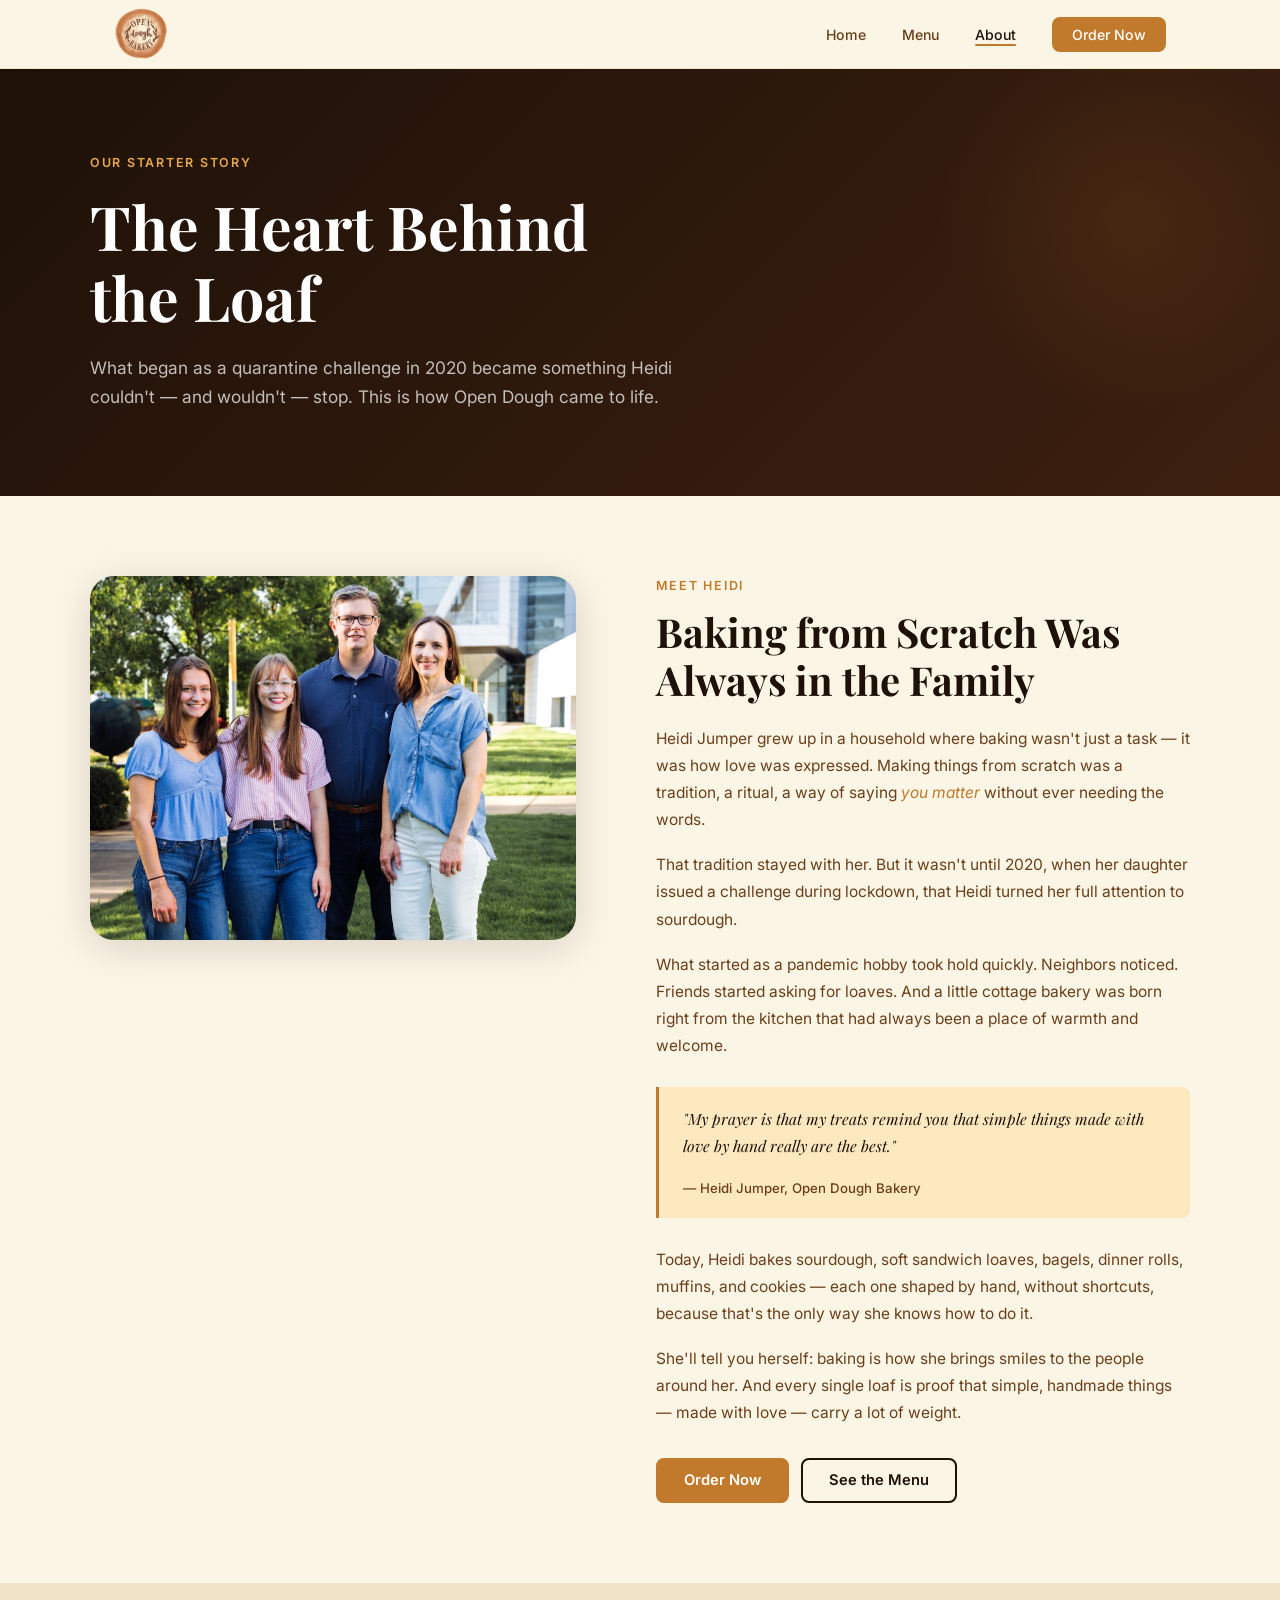
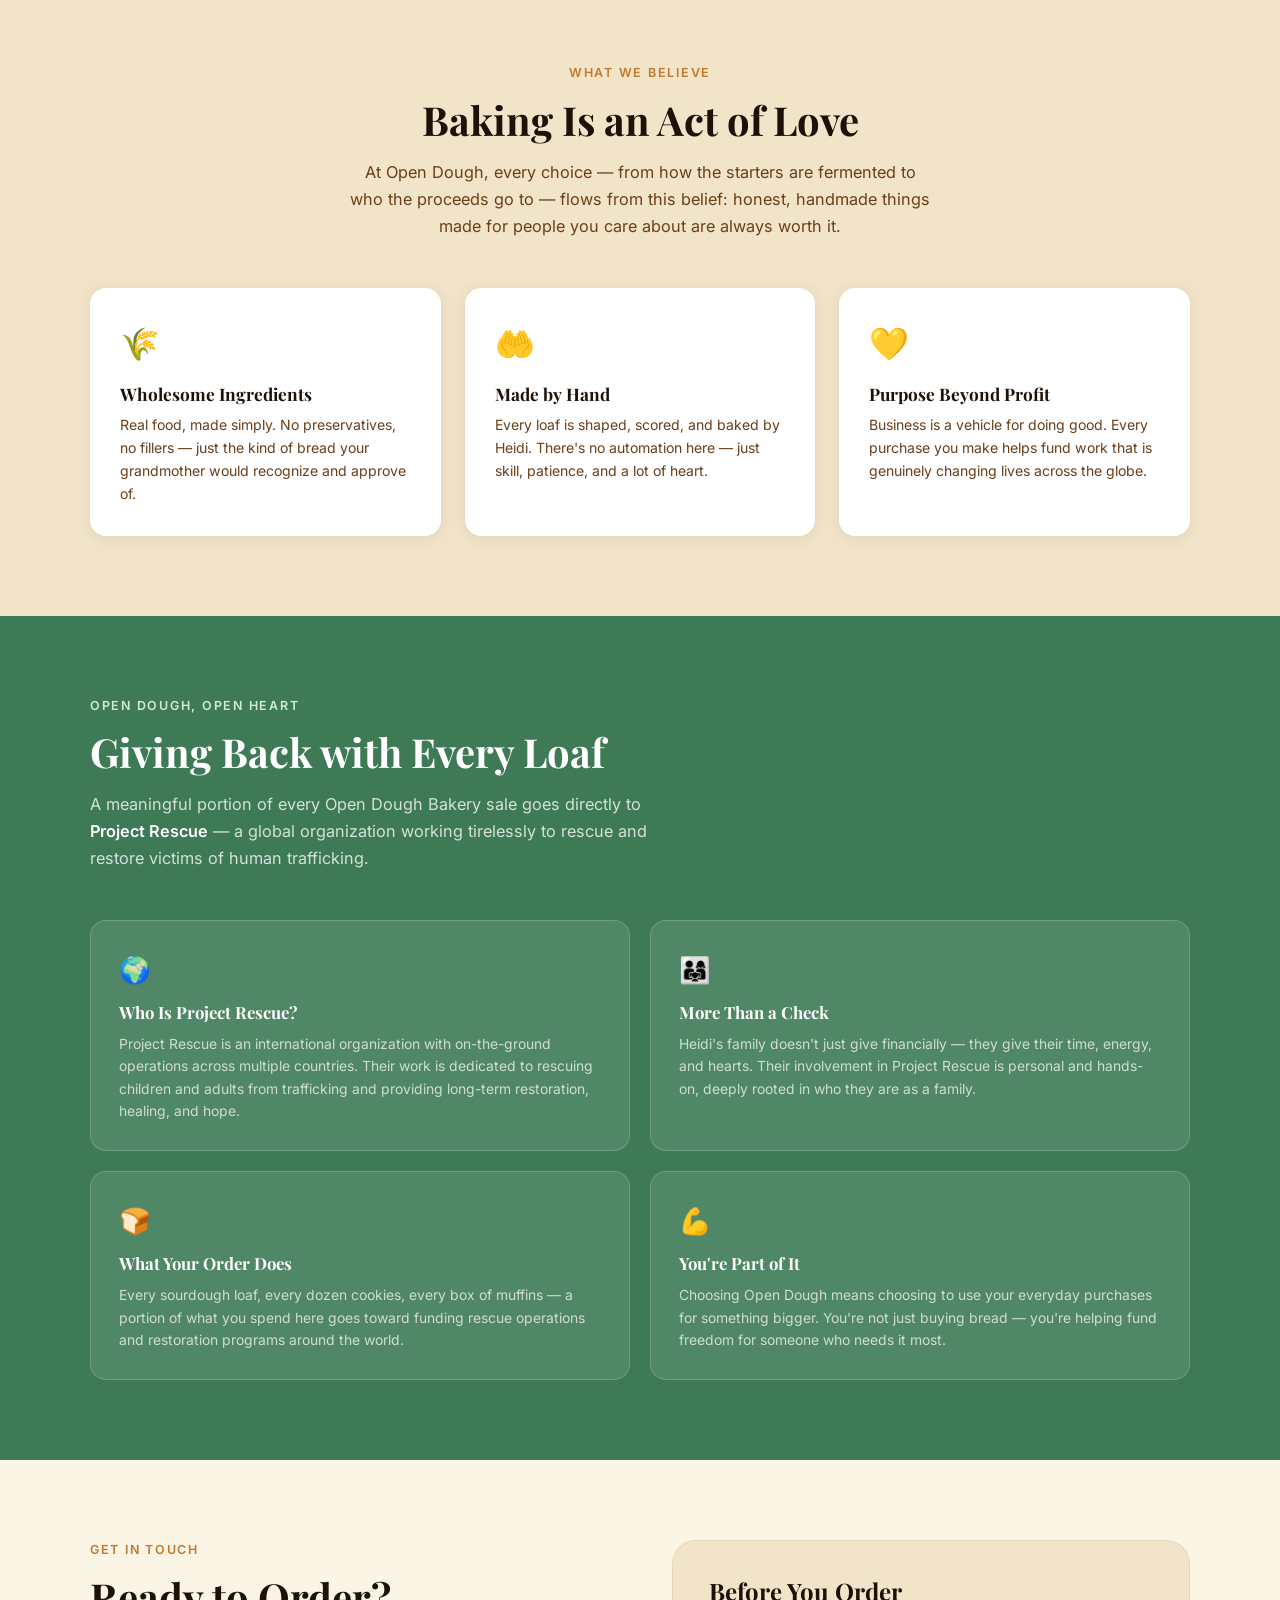
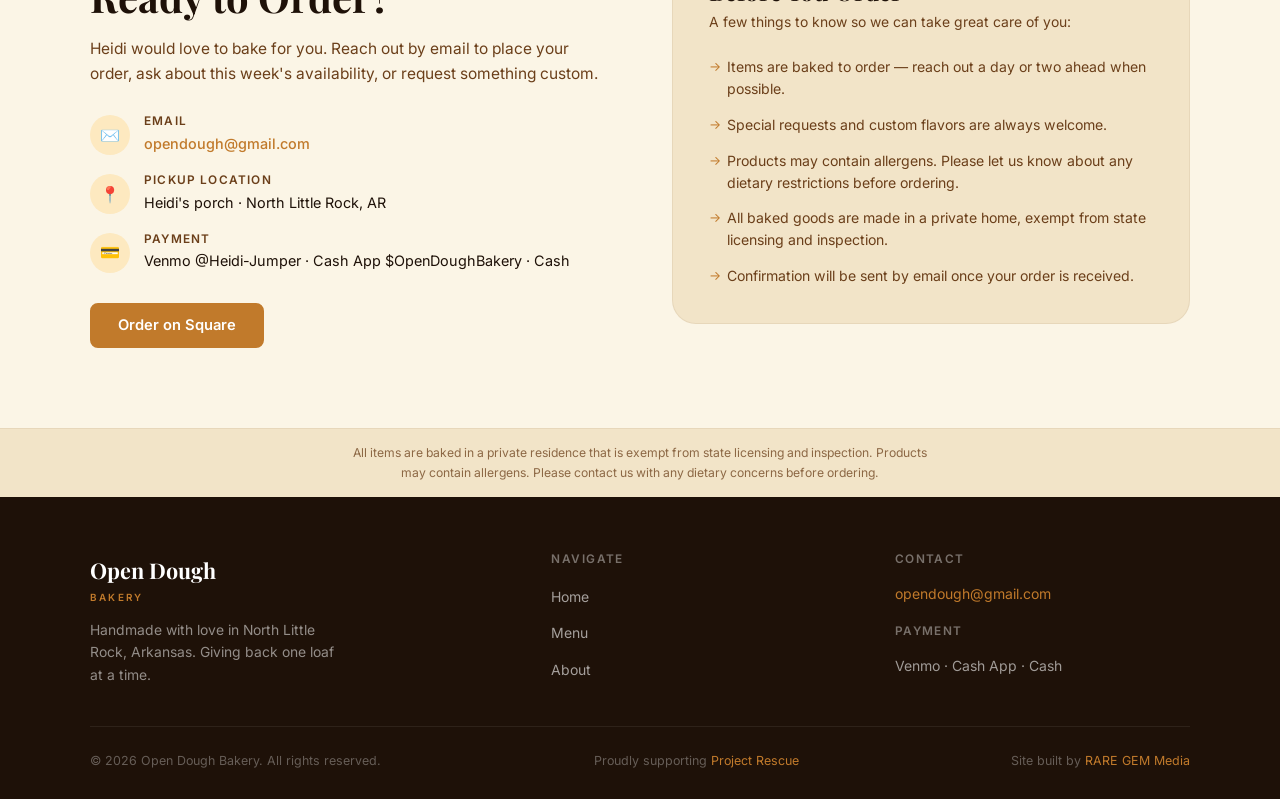
==== commit a52600c8: "Fix photo to show full family — wider aspect ratio" ====
--- a/about.html
+++ b/about.html
@@ -54,7 +54,7 @@
 
         <div class="story-image" aria-hidden="true">
           <div class="story-image-box">
-            <img src="images/Heidi_OpenDough.jpg" alt="Heidi Jumper and family" style="width:100%;height:100%;object-fit:cover;border-radius:inherit;">
+            <img src="images/Heidi_OpenDough.jpg" alt="Heidi Jumper and family">
           </div>
         </div>
 
--- a/style.css
+++ b/style.css
@@ -787,7 +787,7 @@
 .story-image { position: sticky; top: 88px; }
 .story-image-box {
   width: 100%;
-  aspect-ratio: 3/4;
+  aspect-ratio: 4/3;
   background: var(--cream-alt);
   border-radius: var(--radius-lg);
   overflow: hidden;
